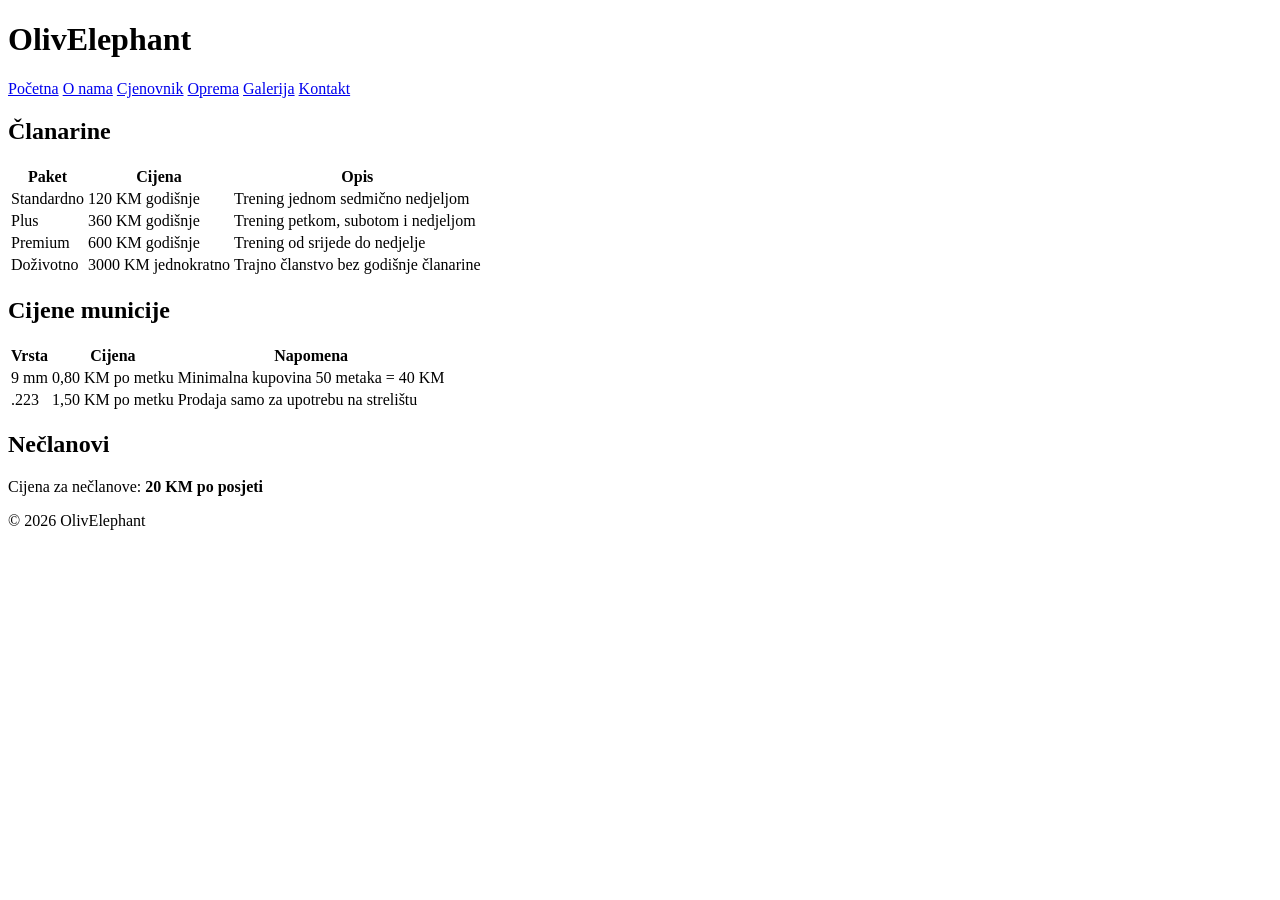
==== cjenovnik.html @ 4c6175b1 "Create cjenovnik.html" ====
<!DOCTYPE html>
<html lang="bs">
<head>
  <meta charset="UTF-8">
  <meta name="viewport" content="width=device-width, initial-scale=1.0">
  <title>OlivElephant | Cjenovnik</title>
  <link rel="stylesheet" href="style.css">
</head>
<body>

  <header>
    <h1>OlivElephant</h1>
    <nav>
      <a href="index.html">Početna</a>
      <a href="o-nama.html">O nama</a>
      <a href="cjenovnik.html">Cjenovnik</a>
      <a href="oprema.html">Oprema</a>
      <a href="galerija.html">Galerija</a>
      <a href="kontakt.html">Kontakt</a>
    </nav>
  </header>

  <main>
    <section>
      <h2>Članarine</h2>
      <table>
        <tr>
          <th>Paket</th>
          <th>Cijena</th>
          <th>Opis</th>
        </tr>
        <tr>
          <td>Standardno</td>
          <td>120 KM godišnje</td>
          <td>Trening jednom sedmično nedjeljom</td>
        </tr>
        <tr>
          <td>Plus</td>
          <td>360 KM godišnje</td>
          <td>Trening petkom, subotom i nedjeljom</td>
        </tr>
        <tr>
          <td>Premium</td>
          <td>600 KM godišnje</td>
          <td>Trening od srijede do nedjelje</td>
        </tr>
        <tr>
          <td>Doživotno</td>
          <td>3000 KM jednokratno</td>
          <td>Trajno članstvo bez godišnje članarine</td>
        </tr>
      </table>
    </section>

    <section>
      <h2>Cijene municije</h2>
      <table>
        <tr>
          <th>Vrsta</th>
          <th>Cijena</th>
          <th>Napomena</th>
        </tr>
        <tr>
          <td>9 mm</td>
          <td>0,80 KM po metku</td>
          <td>Minimalna kupovina 50 metaka = 40 KM</td>
        </tr>
        <tr>
          <td>.223</td>
          <td>1,50 KM po metku</td>
          <td>Prodaja samo za upotrebu na strelištu</td>
        </tr>
      </table>
    </section>

    <section>
      <h2>Nečlanovi</h2>
      <p>Cijena za nečlanove: <strong>20 KM po posjeti</strong></p>
    </section>
  </main>

  <footer>
    <p>&copy; 2026 OlivElephant</p>
  </footer>

</body>
</html>
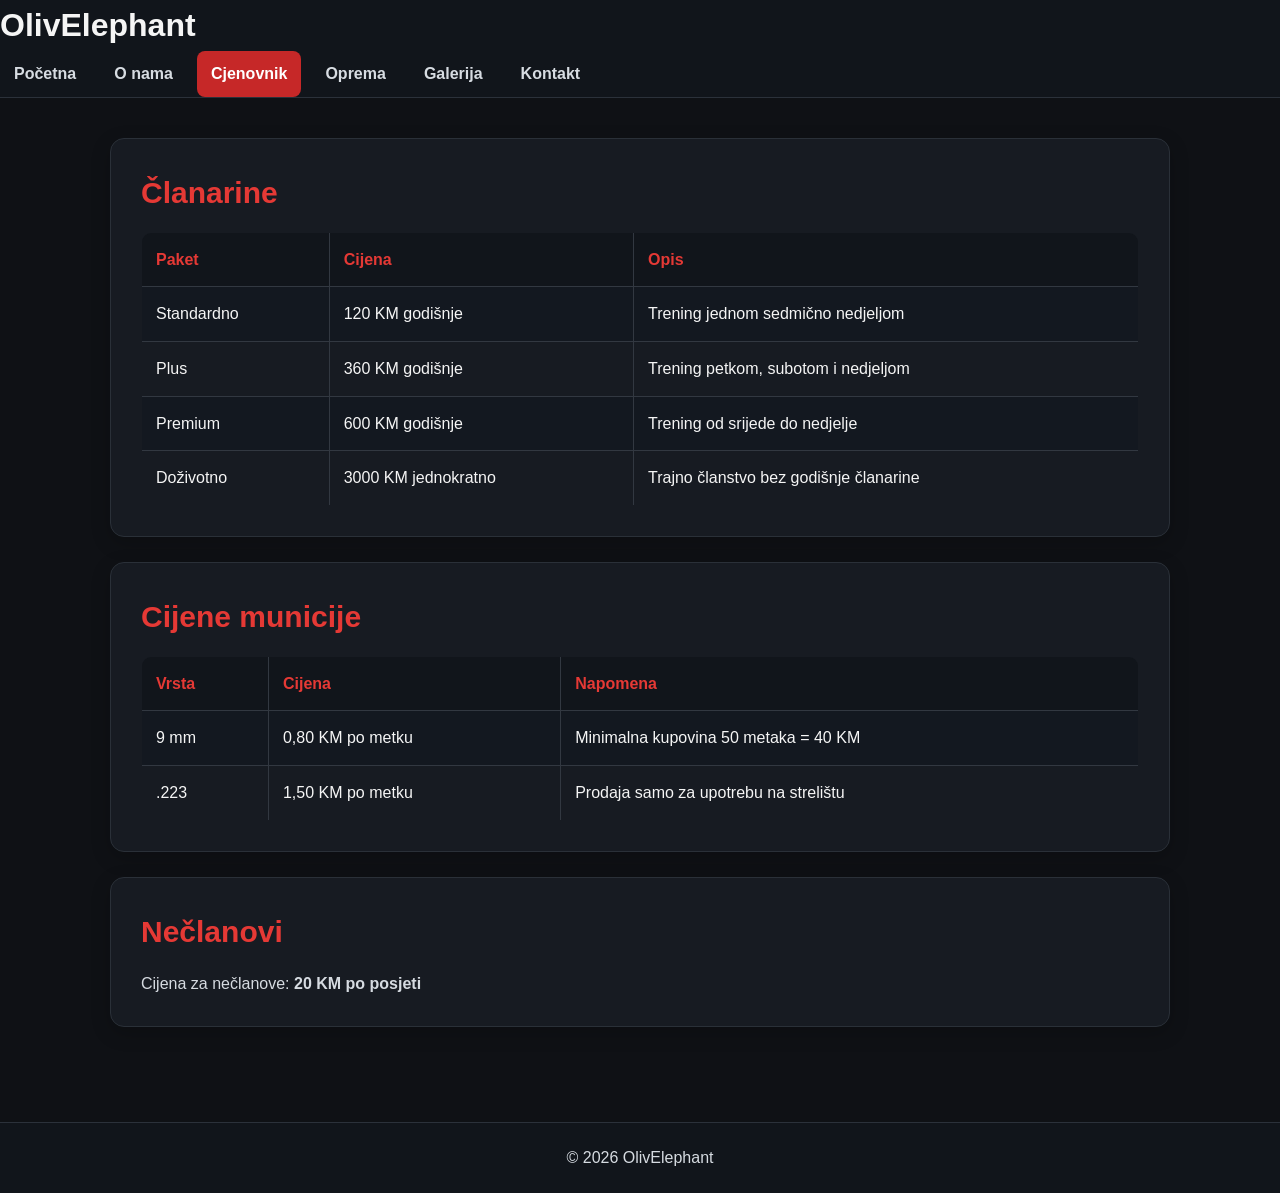
==== commit 0a790420: "Update cjenovnik.html" ====
--- a/cjenovnik.html
+++ b/cjenovnik.html
@@ -13,7 +13,7 @@
     <nav>
       <a href="index.html">Početna</a>
       <a href="o-nama.html">O nama</a>
-      <a href="cjenovnik.html">Cjenovnik</a>
+      <a href="cjenovnik.html"class="active">Cjenovnik</a>
       <a href="oprema.html">Oprema</a>
       <a href="galerija.html">Galerija</a>
       <a href="kontakt.html">Kontakt</a>
--- a/style.css
+++ b/style.css
@@ -0,0 +1,243 @@
+* {
+  margin: 0;
+  padding: 0;
+  box-sizing: border-box;
+}
+
+body {
+  font-family: Arial, sans-serif;
+  background: #0f1115;
+  color: #f5f5f5;
+  line-height: 1.6;
+}
+
+header {
+  background: #11151b;
+  border-bottom: 1px solid #2b313a;
+  position: sticky;
+  top: 0;
+  z-index: 1000;
+}
+
+.header-container {
+  max-width: 1100px;
+  margin: 0 auto;
+  padding: 18px 20px;
+  display: flex;
+  justify-content: space-between;
+  align-items: center;
+  gap: 20px;
+  flex-wrap: wrap;
+}
+
+.logo {
+  font-size: 28px;
+  font-weight: bold;
+  color: #ffffff;
+  letter-spacing: 1px;
+}
+
+nav {
+  display: flex;
+  flex-wrap: wrap;
+  gap: 10px;
+}
+
+nav a {
+  color: #d7dce2;
+  text-decoration: none;
+  padding: 10px 14px;
+  border-radius: 8px;
+  font-weight: bold;
+  transition: 0.3s;
+}
+
+nav a:hover,
+nav a.active {
+  background: #c62828;
+  color: white;
+}
+
+main {
+  max-width: 1100px;
+  margin: 0 auto;
+  padding: 40px 20px;
+}
+
+.hero {
+  background: linear-gradient(rgba(12, 14, 18, 0.75), rgba(12, 14, 18, 0.85)),
+              url('https://images.unsplash.com/photo-1511884642898-4c92249e20b6?auto=format&fit=crop&w=1400&q=80') center/cover;
+  min-height: 420px;
+  border-radius: 16px;
+  display: flex;
+  align-items: center;
+  padding: 50px;
+  margin-bottom: 35px;
+  box-shadow: 0 10px 30px rgba(0,0,0,0.35);
+}
+
+.hero-content {
+  max-width: 650px;
+}
+
+.hero h2 {
+  font-size: 42px;
+  margin-bottom: 18px;
+  color: white;
+  line-height: 1.2;
+}
+
+.hero p {
+  font-size: 18px;
+  color: #d8dde3;
+  margin-bottom: 25px;
+}
+
+.dugme {
+  display: inline-block;
+  padding: 13px 22px;
+  background: #c62828;
+  color: white;
+  text-decoration: none;
+  border-radius: 8px;
+  font-weight: bold;
+  transition: 0.3s;
+}
+
+.dugme:hover {
+  background: #a91f1f;
+}
+
+section {
+  background: #171b22;
+  padding: 30px;
+  margin-bottom: 25px;
+  border: 1px solid #2a3038;
+  border-radius: 14px;
+  box-shadow: 0 6px 20px rgba(0,0,0,0.2);
+}
+
+h2 {
+  color: #e53935;
+  margin-bottom: 15px;
+  font-size: 30px;
+}
+
+h3 {
+  color: #ffffff;
+  margin-bottom: 12px;
+  font-size: 22px;
+}
+
+p, li {
+  color: #d6dbe1;
+  font-size: 16px;
+}
+
+ul {
+  padding-left: 20px;
+  margin-top: 10px;
+}
+
+.info-grid {
+  display: grid;
+  grid-template-columns: repeat(auto-fit, minmax(220px, 1fr));
+  gap: 20px;
+}
+
+.info-box {
+  background: #11151b;
+  border: 1px solid #2b313a;
+  border-radius: 12px;
+  padding: 20px;
+}
+
+.info-box h3 {
+  color: #e53935;
+  margin-bottom: 10px;
+  font-size: 20px;
+}
+
+table {
+  width: 100%;
+  border-collapse: collapse;
+  margin-top: 15px;
+  overflow: hidden;
+  border-radius: 10px;
+}
+
+table, th, td {
+  border: 1px solid #323841;
+}
+
+th, td {
+  padding: 14px;
+  text-align: left;
+}
+
+th {
+  background: #11151b;
+  color: #e53935;
+}
+
+tr:nth-child(even) {
+  background: #131820;
+}
+
+.galerija {
+  display: grid;
+  grid-template-columns: repeat(auto-fit, minmax(220px, 1fr));
+  gap: 20px;
+  margin-top: 20px;
+}
+
+.slika {
+  background: #11151b;
+  border: 1px solid #323841;
+  border-radius: 12px;
+  height: 200px;
+  display: flex;
+  align-items: center;
+  justify-content: center;
+  color: #9ba3ad;
+  font-weight: bold;
+}
+
+footer {
+  background: #11151b;
+  border-top: 1px solid #2b313a;
+  text-align: center;
+  padding: 22px;
+  color: #aeb6bf;
+  margin-top: 30px;
+}
+
+.napomena {
+  font-size: 14px;
+  color: #b8bec6;
+  margin-top: 10px;
+}
+
+@media (max-width: 768px) {
+  .hero {
+    padding: 30px 20px;
+    min-height: 320px;
+  }
+
+  .hero h2 {
+    font-size: 30px;
+  }
+
+  .hero p {
+    font-size: 16px;
+  }
+
+  .header-container {
+    flex-direction: column;
+    align-items: flex-start;
+  }
+
+  nav {
+    width: 100%;
+  }
+}
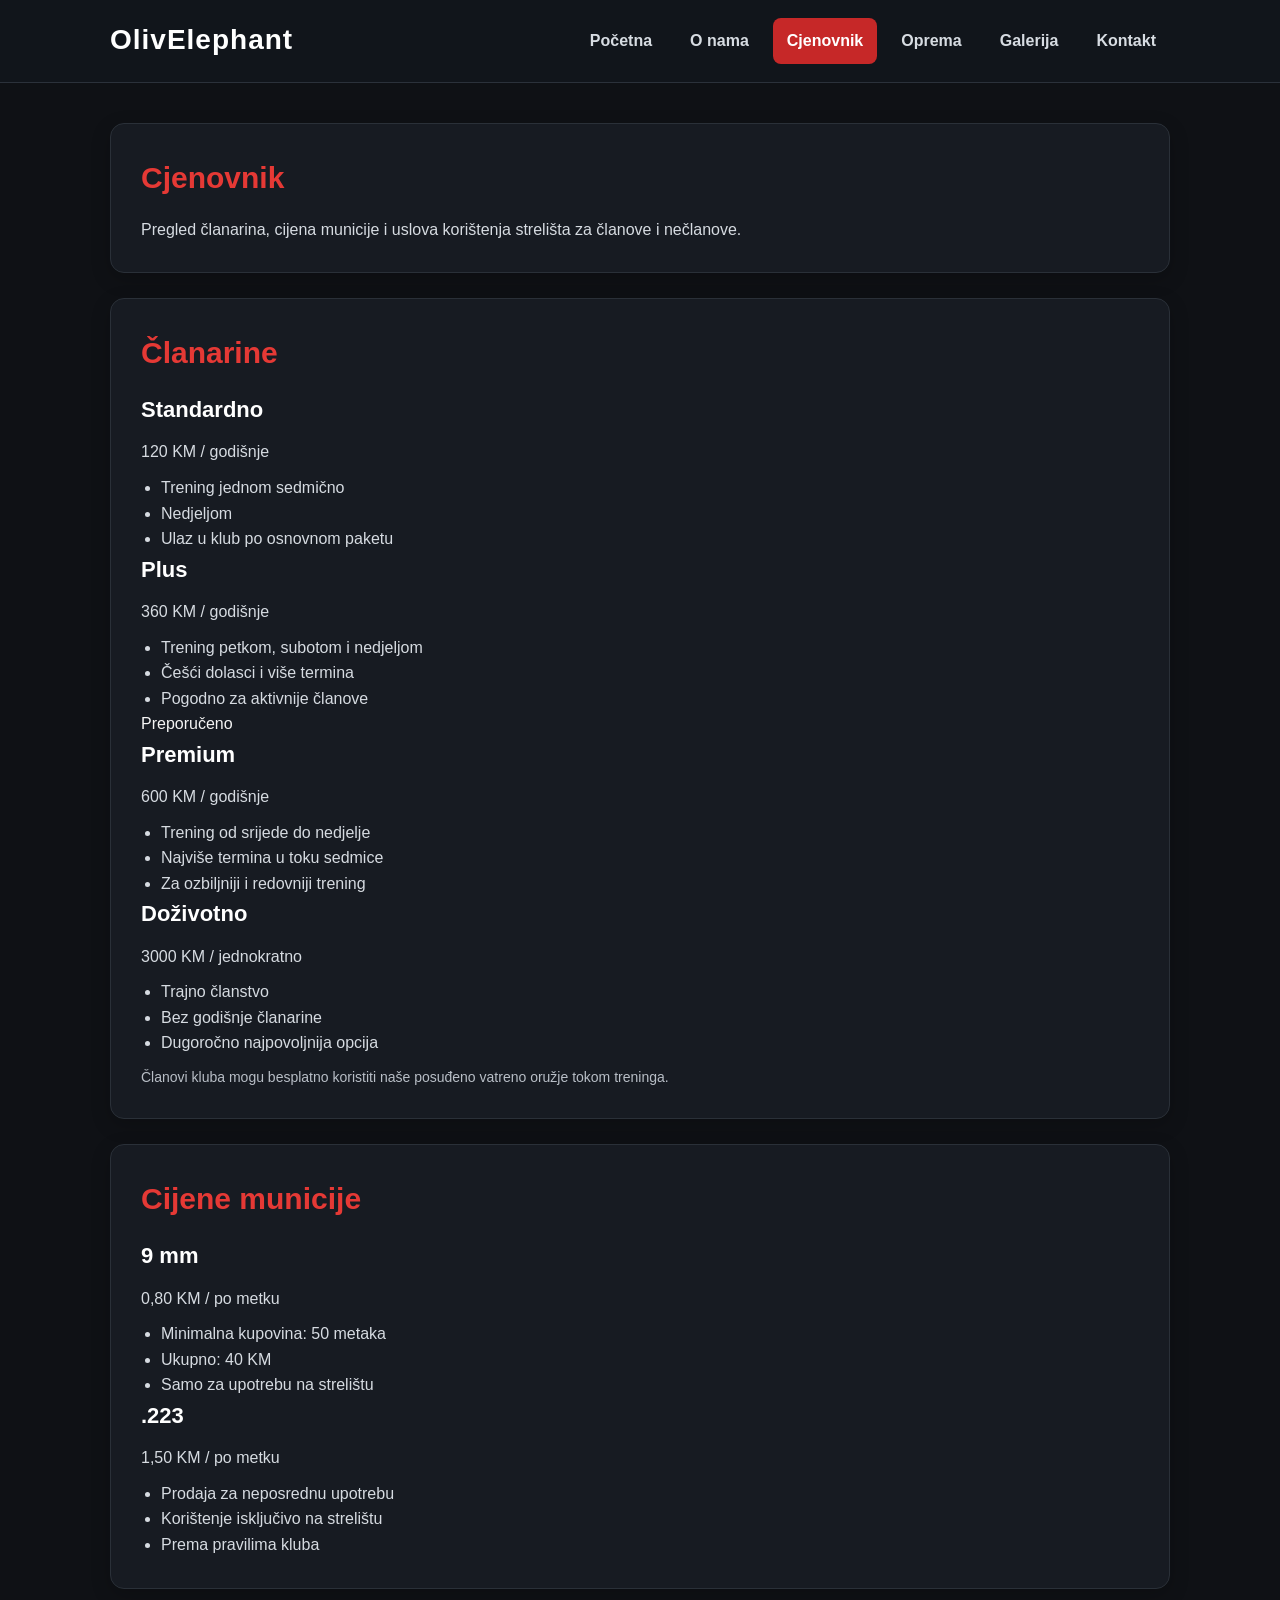
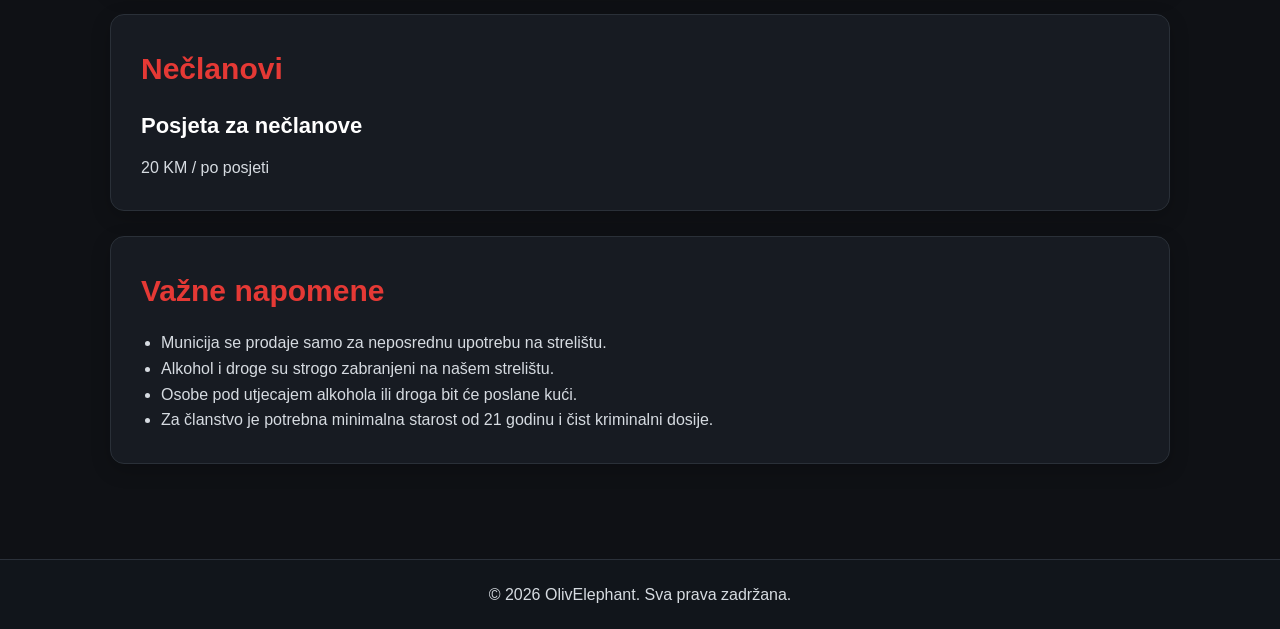
==== commit f365f70f: "Update cjenovnik.html" ====
--- a/cjenovnik.html
+++ b/cjenovnik.html
@@ -9,78 +9,123 @@
 <body>
 
   <header>
-    <h1>OlivElephant</h1>
-    <nav>
-      <a href="index.html">Početna</a>
-      <a href="o-nama.html">O nama</a>
-      <a href="cjenovnik.html"class="active">Cjenovnik</a>
-      <a href="oprema.html">Oprema</a>
-      <a href="galerija.html">Galerija</a>
-      <a href="kontakt.html">Kontakt</a>
-    </nav>
+    <div class="header-container">
+      <div class="logo">OlivElephant</div>
+      <nav>
+        <a href="index.html">Početna</a>
+        <a href="o-nama.html">O nama</a>
+        <a href="cjenovnik.html" class="active">Cjenovnik</a>
+        <a href="oprema.html">Oprema</a>
+        <a href="galerija.html">Galerija</a>
+        <a href="kontakt.html">Kontakt</a>
+      </nav>
+    </div>
   </header>
 
   <main>
+    <section class="page-hero">
+      <h2>Cjenovnik</h2>
+      <p>
+        Pregled članarina, cijena municije i uslova korištenja strelišta za članove i nečlanove.
+      </p>
+    </section>
+
     <section>
       <h2>Članarine</h2>
-      <table>
-        <tr>
-          <th>Paket</th>
-          <th>Cijena</th>
-          <th>Opis</th>
-        </tr>
-        <tr>
-          <td>Standardno</td>
-          <td>120 KM godišnje</td>
-          <td>Trening jednom sedmično nedjeljom</td>
-        </tr>
-        <tr>
-          <td>Plus</td>
-          <td>360 KM godišnje</td>
-          <td>Trening petkom, subotom i nedjeljom</td>
-        </tr>
-        <tr>
-          <td>Premium</td>
-          <td>600 KM godišnje</td>
-          <td>Trening od srijede do nedjelje</td>
-        </tr>
-        <tr>
-          <td>Doživotno</td>
-          <td>3000 KM jednokratno</td>
-          <td>Trajno članstvo bez godišnje članarine</td>
-        </tr>
-      </table>
+      <div class="pricing-grid">
+        <div class="pricing-card">
+          <h3>Standardno</h3>
+          <p class="price">120 KM <span>/ godišnje</span></p>
+          <ul>
+            <li>Trening jednom sedmično</li>
+            <li>Nedjeljom</li>
+            <li>Ulaz u klub po osnovnom paketu</li>
+          </ul>
+        </div>
+
+        <div class="pricing-card">
+          <h3>Plus</h3>
+          <p class="price">360 KM <span>/ godišnje</span></p>
+          <ul>
+            <li>Trening petkom, subotom i nedjeljom</li>
+            <li>Češći dolasci i više termina</li>
+            <li>Pogodno za aktivnije članove</li>
+          </ul>
+        </div>
+
+        <div class="pricing-card featured-card">
+          <div class="badge">Preporučeno</div>
+          <h3>Premium</h3>
+          <p class="price">600 KM <span>/ godišnje</span></p>
+          <ul>
+            <li>Trening od srijede do nedjelje</li>
+            <li>Najviše termina u toku sedmice</li>
+            <li>Za ozbiljniji i redovniji trening</li>
+          </ul>
+        </div>
+
+        <div class="pricing-card">
+          <h3>Doživotno</h3>
+          <p class="price">3000 KM <span>/ jednokratno</span></p>
+          <ul>
+            <li>Trajno članstvo</li>
+            <li>Bez godišnje članarine</li>
+            <li>Dugoročno najpovoljnija opcija</li>
+          </ul>
+        </div>
+      </div>
+
+      <p class="napomena">
+        Članovi kluba mogu besplatno koristiti naše posuđeno vatreno oružje tokom treninga.
+      </p>
     </section>
 
     <section>
       <h2>Cijene municije</h2>
-      <table>
-        <tr>
-          <th>Vrsta</th>
-          <th>Cijena</th>
-          <th>Napomena</th>
-        </tr>
-        <tr>
-          <td>9 mm</td>
-          <td>0,80 KM po metku</td>
-          <td>Minimalna kupovina 50 metaka = 40 KM</td>
-        </tr>
-        <tr>
-          <td>.223</td>
-          <td>1,50 KM po metku</td>
-          <td>Prodaja samo za upotrebu na strelištu</td>
-        </tr>
-      </table>
+      <div class="pricing-grid ammo-grid">
+        <div class="pricing-card">
+          <h3>9 mm</h3>
+          <p class="price">0,80 KM <span>/ po metku</span></p>
+          <ul>
+            <li>Minimalna kupovina: 50 metaka</li>
+            <li>Ukupno: 40 KM</li>
+            <li>Samo za upotrebu na strelištu</li>
+          </ul>
+        </div>
+
+        <div class="pricing-card">
+          <h3>.223</h3>
+          <p class="price">1,50 KM <span>/ po metku</span></p>
+          <ul>
+            <li>Prodaja za neposrednu upotrebu</li>
+            <li>Korištenje isključivo na strelištu</li>
+            <li>Prema pravilima kluba</li>
+          </ul>
+        </div>
+      </div>
     </section>
 
     <section>
       <h2>Nečlanovi</h2>
-      <p>Cijena za nečlanove: <strong>20 KM po posjeti</strong></p>
+      <div class="single-price-box">
+        <h3>Posjeta za nečlanove</h3>
+        <p class="price">20 KM <span>/ po posjeti</span></p>
+      </div>
+    </section>
+
+    <section>
+      <h2>Važne napomene</h2>
+      <ul>
+        <li>Municija se prodaje samo za neposrednu upotrebu na strelištu.</li>
+        <li>Alkohol i droge su strogo zabranjeni na našem strelištu.</li>
+        <li>Osobe pod utjecajem alkohola ili droga bit će poslane kući.</li>
+        <li>Za članstvo je potrebna minimalna starost od 21 godinu i čist kriminalni dosije.</li>
+      </ul>
     </section>
   </main>
 
   <footer>
-    <p>&copy; 2026 OlivElephant</p>
+    <p>&copy; 2026 OlivElephant. Sva prava zadržana.</p>
   </footer>
 
 </body>
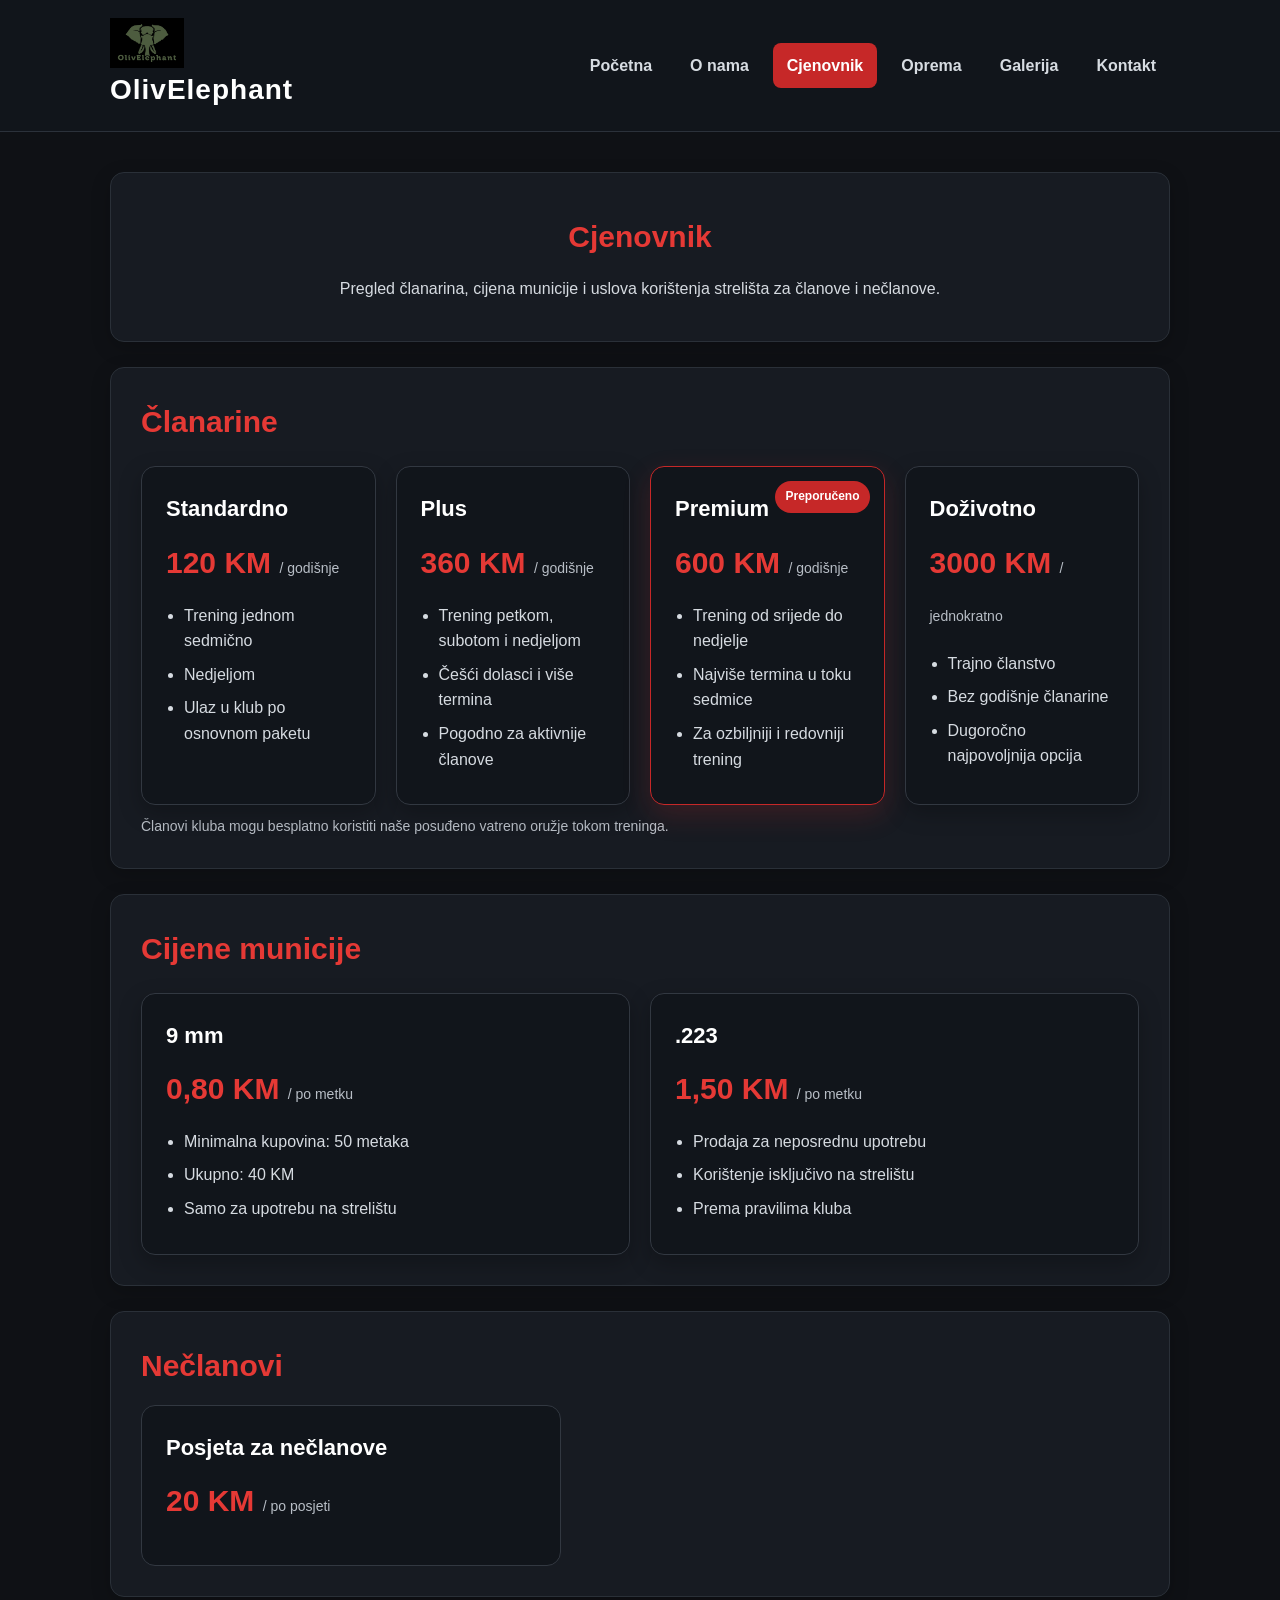
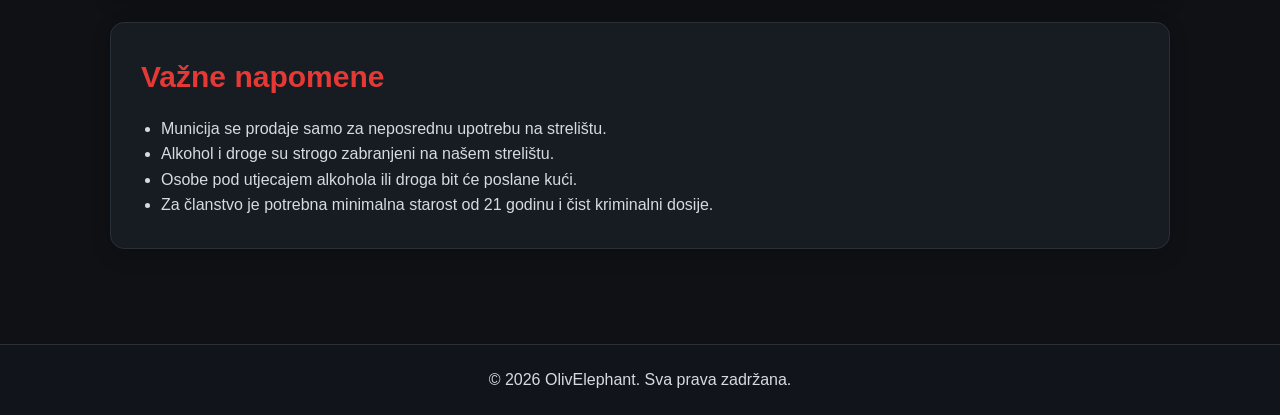
==== commit 426bfc2b: "Update cjenovnik.html" ====
--- a/cjenovnik.html
+++ b/cjenovnik.html
@@ -5,12 +5,16 @@
   <meta name="viewport" content="width=device-width, initial-scale=1.0">
   <title>OlivElephant | Cjenovnik</title>
   <link rel="stylesheet" href="style.css">
+  <link rel="icon" type="image/png" href="images/favicon.png">
 </head>
 <body>
 
   <header>
-    <div class="header-container">
-      <div class="logo">OlivElephant</div>
+  <div class="header-container">
+  <div class="logo">
+  <img src="images/logo.png" alt="OlivElephant logo">
+  <span>OlivElephant</span>
+  </div>
       <nav>
         <a href="index.html">Početna</a>
         <a href="o-nama.html">O nama</a>
--- a/style.css
+++ b/style.css
@@ -241,3 +241,348 @@
     width: 100%;
   }
 }
+
+.page-hero {
+  text-align: center;
+  padding: 40px 30px;
+}
+
+.page-hero p {
+  max-width: 700px;
+  margin: 10px auto 0;
+}
+
+.pricing-grid {
+  display: grid;
+  grid-template-columns: repeat(auto-fit, minmax(230px, 1fr));
+  gap: 20px;
+  margin-top: 20px;
+}
+
+.pricing-card {
+  background: #11151b;
+  border: 1px solid #323841;
+  border-radius: 14px;
+  padding: 24px;
+  position: relative;
+  box-shadow: 0 8px 22px rgba(0, 0, 0, 0.25);
+  transition: transform 0.2s ease, border-color 0.2s ease;
+}
+
+.pricing-card:hover {
+  transform: translateY(-4px);
+  border-color: #c62828;
+}
+
+.pricing-card h3 {
+  margin-bottom: 12px;
+  color: #ffffff;
+}
+
+.price {
+  font-size: 30px;
+  font-weight: bold;
+  color: #e53935;
+  margin-bottom: 16px;
+}
+
+.price span {
+  font-size: 14px;
+  color: #b8bec6;
+  font-weight: normal;
+}
+
+.pricing-card ul {
+  padding-left: 18px;
+}
+
+.pricing-card li {
+  margin-bottom: 8px;
+}
+
+.featured-card {
+  border: 1px solid #c62828;
+  box-shadow: 0 10px 28px rgba(198, 40, 40, 0.2);
+}
+
+.badge {
+  position: absolute;
+  top: 14px;
+  right: 14px;
+  background: #c62828;
+  color: white;
+  font-size: 12px;
+  font-weight: bold;
+  padding: 6px 10px;
+  border-radius: 999px;
+}
+
+.single-price-box {
+  background: #11151b;
+  border: 1px solid #323841;
+  border-radius: 14px;
+  padding: 24px;
+  max-width: 420px;
+}
+
+.ammo-grid {
+  grid-template-columns: repeat(auto-fit, minmax(260px, 1fr));
+}
+
+.contact-grid {
+  display: grid;
+  grid-template-columns: repeat(auto-fit, minmax(240px, 1fr));
+  gap: 20px;
+  margin-top: 20px;
+}
+
+.contact-card {
+  background: #11151b;
+  border: 1px solid #323841;
+  border-radius: 14px;
+  padding: 24px;
+  box-shadow: 0 8px 22px rgba(0, 0, 0, 0.25);
+}
+
+.contact-card h3 {
+  margin-bottom: 12px;
+  color: #e53935;
+}
+
+.contact-card p {
+  margin-bottom: 8px;
+}
+
+.contact-card a {
+  color: #d7dce2;
+  text-decoration: none;
+}
+
+.contact-card a:hover {
+  color: #e53935;
+}
+
+.map-text {
+  margin-bottom: 15px;
+}
+
+.map-container {
+  border-radius: 14px;
+  overflow: hidden;
+  border: 1px solid #323841;
+  box-shadow: 0 8px 22px rgba(0, 0, 0, 0.25);
+}
+
+.real-gallery {
+  display: grid;
+  grid-template-columns: repeat(auto-fit, minmax(250px, 1fr));
+  gap: 20px;
+  margin-top: 20px;
+}
+
+.gallery-item {
+  background: #11151b;
+  border: 1px solid #323841;
+  border-radius: 14px;
+  overflow: hidden;
+  box-shadow: 0 8px 22px rgba(0, 0, 0, 0.25);
+  min-height: 220px;
+}
+
+.gallery-item img {
+  width: 100%;
+  height: 100%;
+  min-height: 220px;
+  object-fit: cover;
+  display: block;
+}
+
+.logo img {
+  height: 50px;
+  width: auto;
+  display: block;
+}
+
+
+/* HERO WOW */
+.hero {
+  position: relative;
+  min-height: 500px;
+  border-radius: 16px;
+  overflow: hidden;
+  margin-bottom: 40px;
+
+  background: url('https://images.unsplash.com/photo-1511884642898-4c92249e20b6?auto=format&fit=crop&w=1400&q=80') center/cover;
+  display: flex;
+  align-items: center;
+  justify-content: center;
+}
+
+.hero-overlay {
+  position: absolute;
+  inset: 0;
+  background: linear-gradient(
+    180deg,
+    rgba(10, 12, 16, 0.6),
+    rgba(10, 12, 16, 0.9)
+  );
+}
+
+.hero-content {
+  position: relative;
+  text-align: center;
+  max-width: 700px;
+  padding: 20px;
+}
+
+.hero h2 {
+  font-size: 48px;
+  margin-bottom: 15px;
+  animation: slideUp 0.8s ease forwards;
+}
+
+.hero p {
+  font-size: 18px;
+  margin-bottom: 25px;
+  color: #d8dde3;
+  animation: fadeIn 1.2s ease forwards;
+}
+
+.hero-buttons {
+  display: flex;
+  gap: 15px;
+  justify-content: center;
+  flex-wrap: wrap;
+}
+
+/* Dugme varijacije */
+.dugme.secondary {
+  background: transparent;
+  border: 2px solid #c62828;
+}
+
+.dugme.secondary:hover {
+  background: #c62828;
+}
+
+/* Animacije */
+.fade-in {
+  animation: fadeIn 1.2s ease forwards;
+}
+
+@keyframes fadeIn {
+  from {
+    opacity: 0;
+    transform: translateY(15px);
+  }
+  to {
+    opacity: 1;
+    transform: translateY(0);
+  }
+}
+
+@keyframes slideUp {
+  from {
+    opacity: 0;
+    transform: translateY(40px);
+  }
+  to {
+    opacity: 1;
+    transform: translateY(0);
+  }
+}
+
+section {
+  transition: transform 0.2s ease, box-shadow 0.2s ease;
+}
+
+section:hover {
+  transform: translateY(-3px);
+  box-shadow: 0 10px 30px rgba(0,0,0,0.4);
+}
+
+.info-box {
+  transition: 0.2s ease;
+}
+
+.info-box:hover {
+  transform: translateY(-5px);
+  border-color: #c62828;
+}
+
+
+
+@media (max-width: 768px) {
+
+  .hero {
+    min-height: 350px;
+    padding: 20px;
+  }
+
+  .hero h2 {
+    font-size: 28px;
+  }
+
+  .hero p {
+    font-size: 15px;
+  }
+
+  .hero-buttons {
+    flex-direction: column;
+    width: 100%;
+  }
+
+  .dugme {
+    width: 100%;
+    text-align: center;
+  }
+
+  nav {
+    justify-content: center;
+  }
+
+  .header-container {
+    flex-direction: column;
+    align-items: center;
+  }
+}
+
+
+.hero {
+  position: relative;
+  min-height: 520px;
+  border-radius: 16px;
+  overflow: hidden;
+  margin-bottom: 40px;
+  display: flex;
+  align-items: center;
+  justify-content: center;
+}
+
+.hero-video {
+  position: absolute;
+  width: 100%;
+  height: 100%;
+  object-fit: cover;
+  top: 0;
+  left: 0;
+}
+
+.hero-overlay {
+  position: absolute;
+  inset: 0;
+  background: linear-gradient(
+    rgba(0,0,0,0.6),
+    rgba(0,0,0,0.9)
+  );
+}
+
+@media (max-width: 768px) {
+  .hero-video {
+    display: none;
+  }
+
+  .hero {
+    background: url('https://images.unsplash.com/photo-1511884642898-4c92249e20b6?auto=format&fit=crop&w=1400&q=80') center/cover;
+  }
+}
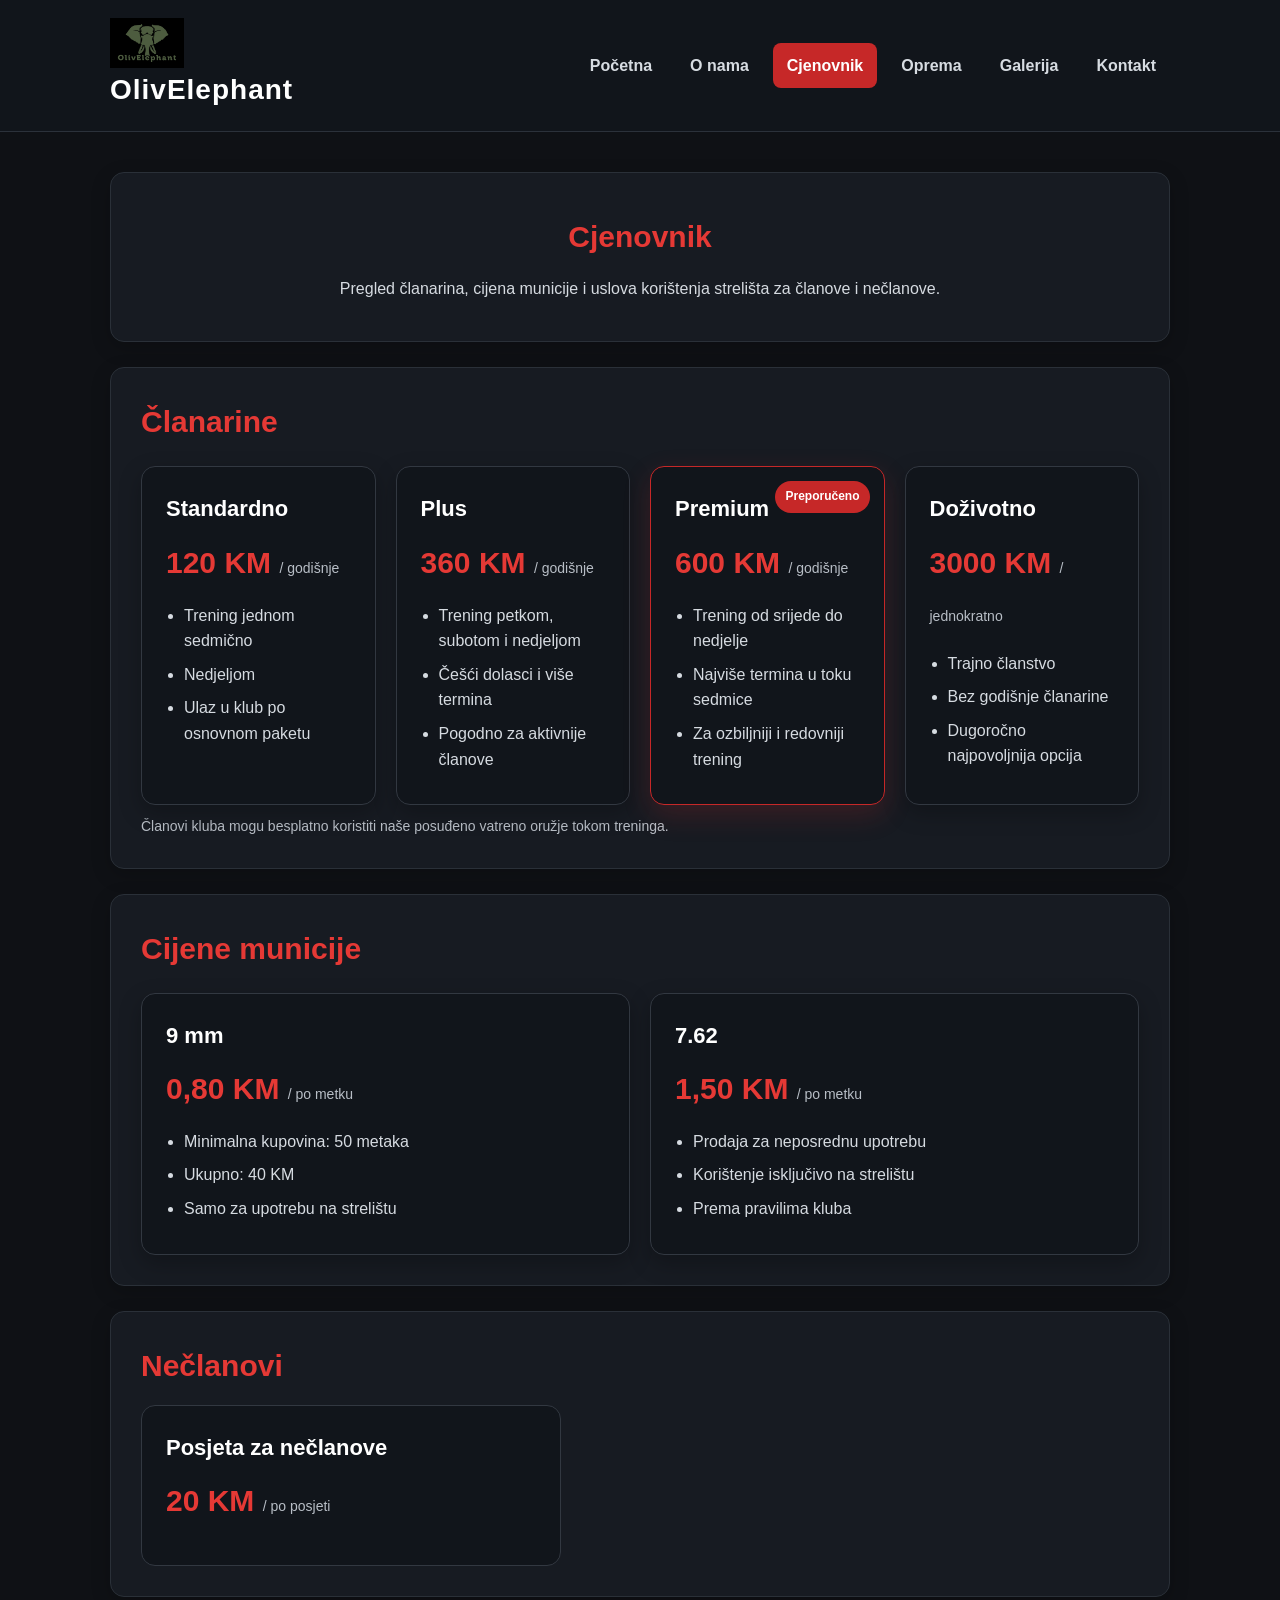
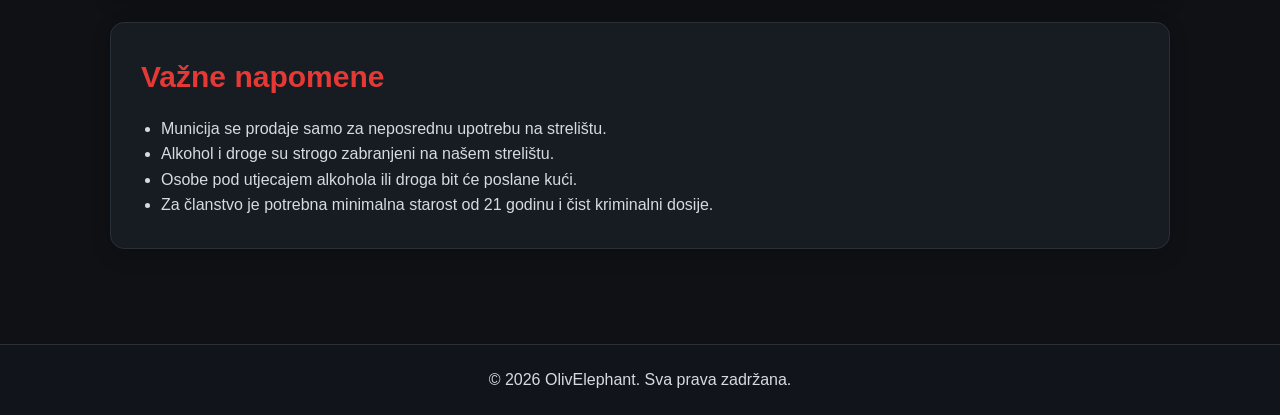
==== commit 68ebe41a: "Update cjenovnik.html" ====
--- a/cjenovnik.html
+++ b/cjenovnik.html
@@ -15,7 +15,14 @@
   <img src="images/logo.png" alt="OlivElephant logo">
   <span>OlivElephant</span>
   </div>
-      <nav>
+
+<button class="menu-toggle" id="menu-toggle" aria-label="Otvori meni">
+  <span></span>
+  <span></span>
+  <span></span>
+</button>
+    
+      <nav id="nav-menu">
         <a href="index.html">Početna</a>
         <a href="o-nama.html">O nama</a>
         <a href="cjenovnik.html" class="active">Cjenovnik</a>
@@ -98,7 +105,7 @@
         </div>
 
         <div class="pricing-card">
-          <h3>.223</h3>
+          <h3>7.62</h3>
           <p class="price">1,50 KM <span>/ po metku</span></p>
           <ul>
             <li>Prodaja za neposrednu upotrebu</li>
@@ -132,5 +139,25 @@
     <p>&copy; 2026 OlivElephant. Sva prava zadržana.</p>
   </footer>
 
+  <script>
+  const toggle = document.getElementById("menu-toggle");
+  const menu = document.getElementById("nav-menu");
+  const links = document.querySelectorAll("#nav-menu a");
+
+  if (toggle && menu) {
+    toggle.addEventListener("click", function () {
+      menu.classList.toggle("show");
+      toggle.classList.toggle("active");
+    });
+
+    links.forEach(function (link) {
+      link.addEventListener("click", function () {
+        menu.classList.remove("show");
+        toggle.classList.remove("active");
+      });
+    });
+  }
+</script>
+
 </body>
 </html>
--- a/style.css
+++ b/style.css
@@ -586,3 +586,359 @@
     background: url('https://images.unsplash.com/photo-1511884642898-4c92249e20b6?auto=format&fit=crop&w=1400&q=80') center/cover;
   }
 }
+
+
+@media (max-width: 768px) {
+
+  body {
+    font-size: 15px;
+  }
+
+  main {
+    padding: 20px 12px;
+  }
+
+  section {
+    padding: 18px;
+    margin-bottom: 18px;
+    border-radius: 10px;
+  }
+
+  h2 {
+    font-size: 22px;
+  }
+
+  h3 {
+    font-size: 18px;
+  }
+
+  p, li {
+    font-size: 14px;
+  }
+
+}
+
+@media (max-width: 768px) {
+
+  .hero {
+    min-height: 280px;
+    padding: 15px;
+    border-radius: 10px;
+  }
+
+  .hero h2 {
+    font-size: 22px;
+  }
+
+  .hero p {
+    font-size: 14px;
+  }
+
+  .hero-buttons {
+    flex-direction: column;
+    gap: 10px;
+  }
+
+  .dugme {
+    width: 100%;
+    padding: 10px;
+    font-size: 14px;
+  }
+
+}
+
+@media (max-width: 768px) {
+
+  .header-container {
+    flex-direction: column;
+    align-items: center;
+    gap: 10px;
+  }
+
+  nav {
+    justify-content: center;
+    flex-wrap: wrap;
+    gap: 6px;
+  }
+
+  nav a {
+    padding: 6px 10px;
+    font-size: 13px;
+  }
+
+}
+
+@media (max-width: 768px) {
+
+  .pricing-grid,
+  .contact-grid,
+  .info-grid {
+    grid-template-columns: 1fr;
+  }
+
+  .pricing-card,
+  .contact-card,
+  .info-box {
+    padding: 18px;
+  }
+
+  .price {
+    font-size: 22px;
+  }
+
+}
+
+@media (max-width: 768px) {
+
+  .real-gallery {
+    grid-template-columns: 1fr;
+  }
+
+  .gallery-item {
+    min-height: 180px;
+  }
+
+}
+
+@media (max-width: 768px) {
+
+  html {
+    zoom: 0.95;
+  }
+
+}
+
+.menu-toggle {
+  display: none;
+  background: none;
+  border: none;
+  color: white;
+  font-size: 28px;
+  cursor: pointer;
+}
+
+/* desktop */
+@media (min-width: 769px) {
+  nav {
+    display: flex;
+    flex-wrap: wrap;
+    gap: 10px;
+  }
+}
+
+/* mobile */
+@media (max-width: 768px) {
+  .header-container {
+    position: relative;
+    flex-direction: row;
+    justify-content: space-between;
+    align-items: center;
+  }
+
+  .menu-toggle {
+    display: block;
+  }
+
+  nav {
+    display: none;
+    position: absolute;
+    top: 100%;
+    left: 0;
+    width: 100%;
+    background: #11151b;
+    border-top: 1px solid #2b313a;
+    flex-direction: column;
+    align-items: stretch;
+    padding: 10px 0;
+    z-index: 999;
+  }
+
+  nav.show {
+    display: flex;
+  }
+
+  nav a {
+    display: block;
+    width: 100%;
+    text-align: center;
+    padding: 12px 16px;
+    border-top: 1px solid #2b313a;
+  }
+}
+
+
+
+
+.menu-toggle {
+  display: none;
+  width: 42px;
+  height: 42px;
+  background: transparent;
+  border: none;
+  cursor: pointer;
+  position: relative;
+  z-index: 1100;
+}
+
+.menu-toggle span {
+  display: block;
+  width: 28px;
+  height: 3px;
+  background: white;
+  margin: 6px auto;
+  border-radius: 2px;
+  transition: 0.3s ease;
+}
+
+/* animacija dugmeta */
+.menu-toggle.active span:nth-child(1) {
+  transform: translateY(9px) rotate(45deg);
+}
+
+.menu-toggle.active span:nth-child(2) {
+  opacity: 0;
+}
+
+.menu-toggle.active span:nth-child(3) {
+  transform: translateY(-9px) rotate(-45deg);
+}
+
+@media (max-width: 768px) {
+  .header-container {
+    position: relative;
+    flex-direction: row;
+    justify-content: space-between;
+    align-items: center;
+    gap: 10px;
+  }
+
+  .logo span {
+    font-size: 18px;
+  }
+
+  .logo img {
+    height: 38px;
+  }
+
+  .menu-toggle {
+    display: block;
+  }
+
+  #nav-menu {
+    position: absolute;
+    top: calc(100% + 10px);
+    left: 0;
+    width: 100%;
+    display: flex;
+    flex-direction: column;
+    align-items: stretch;
+    gap: 0;
+    background: rgba(17, 21, 27, 0.96);
+    backdrop-filter: blur(10px);
+    border: 1px solid #2b313a;
+    border-radius: 12px;
+    overflow: hidden;
+
+    opacity: 0;
+    visibility: hidden;
+    transform: translateY(-10px);
+    pointer-events: none;
+    transition: opacity 0.25s ease, transform 0.25s ease, visibility 0.25s ease;
+    z-index: 1050;
+  }
+
+  #nav-menu.show {
+    opacity: 1;
+    visibility: visible;
+    transform: translateY(0);
+    pointer-events: auto;
+  }
+
+  #nav-menu a {
+    display: block;
+    width: 100%;
+    text-align: center;
+    padding: 14px 16px;
+    border-top: 1px solid #2b313a;
+    border-radius: 0;
+    font-size: 14px;
+  }
+
+  #nav-menu a:first-child {
+    border-top: none;
+  }
+}
+
+
+.oprema-grid {
+  display: grid;
+  grid-template-columns: repeat(auto-fit, minmax(220px, 1fr));
+  gap: 20px;
+  margin-top: 20px;
+}
+
+.oprema-card {
+  background: #11151b;
+  border: 1px solid #2b313a;
+  border-radius: 12px;
+  overflow: hidden;
+  text-align: center;
+  transition: 0.3s;
+}
+
+.oprema-card:hover {
+  transform: translateY(-5px);
+  box-shadow: 0 0 15px rgba(198, 40, 40, 0.3);
+}
+
+.oprema-card img {
+  width: 100%;
+  height: 160px;
+  object-fit: cover;
+}
+
+.oprema-card h3 {
+  margin: 10px 0 5px;
+  color: #e53935;
+}
+
+.oprema-card p {
+  font-size: 14px;
+  padding: 0 10px 15px;
+}
+
+
+.pravila {
+  margin-top: 20px;
+}
+
+.pravila-grid {
+  display: grid;
+  grid-template-columns: repeat(auto-fit, minmax(220px, 1fr));
+  gap: 15px;
+  margin-top: 15px;
+}
+
+.pravilo {
+  background: #11151b;
+  border: 1px solid #2b313a;
+  border-radius: 10px;
+  padding: 15px;
+  transition: 0.3s;
+}
+
+.pravilo:hover {
+  border-color: #e53935;
+  box-shadow: 0 0 12px rgba(198, 40, 40, 0.3);
+}
+
+.pravilo h3 {
+  font-size: 15px;
+  margin-bottom: 6px;
+  color: #e53935;
+}
+
+.pravilo p {
+  font-size: 13px;
+  color: #c7ccd2;
+}
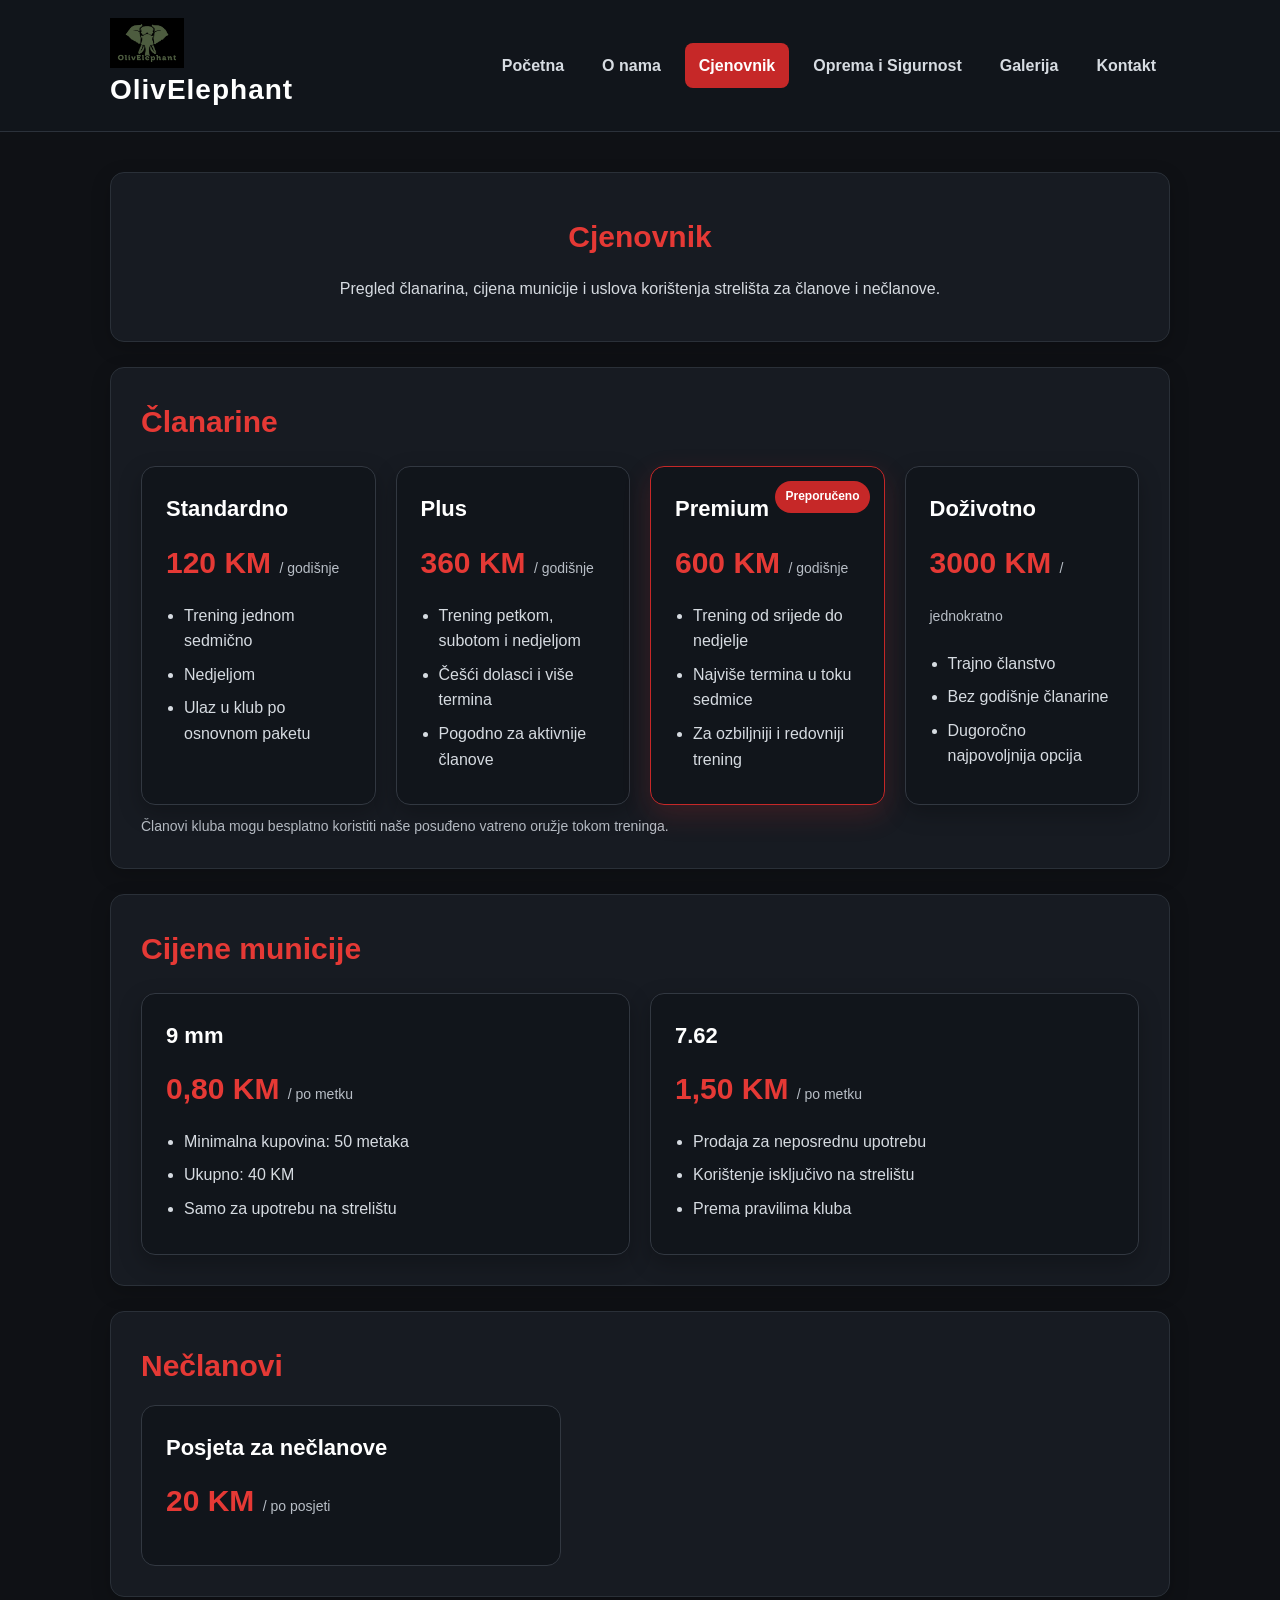
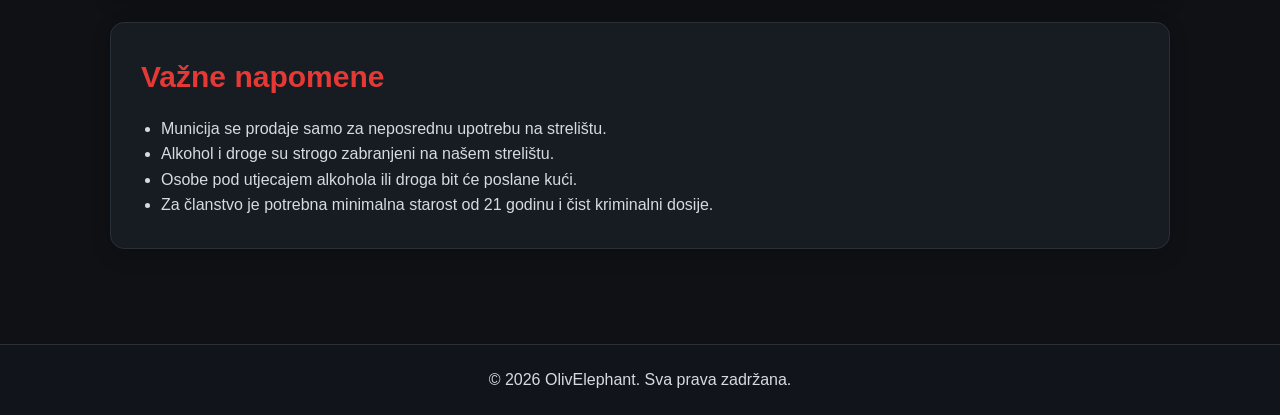
==== commit c31588ca: "Update cjenovnik.html" ====
--- a/cjenovnik.html
+++ b/cjenovnik.html
@@ -26,7 +26,7 @@
         <a href="index.html">Početna</a>
         <a href="o-nama.html">O nama</a>
         <a href="cjenovnik.html" class="active">Cjenovnik</a>
-        <a href="oprema.html">Oprema</a>
+        <a href="oprema.html">Oprema i Sigurnost</a>
         <a href="galerija.html">Galerija</a>
         <a href="kontakt.html">Kontakt</a>
       </nav>
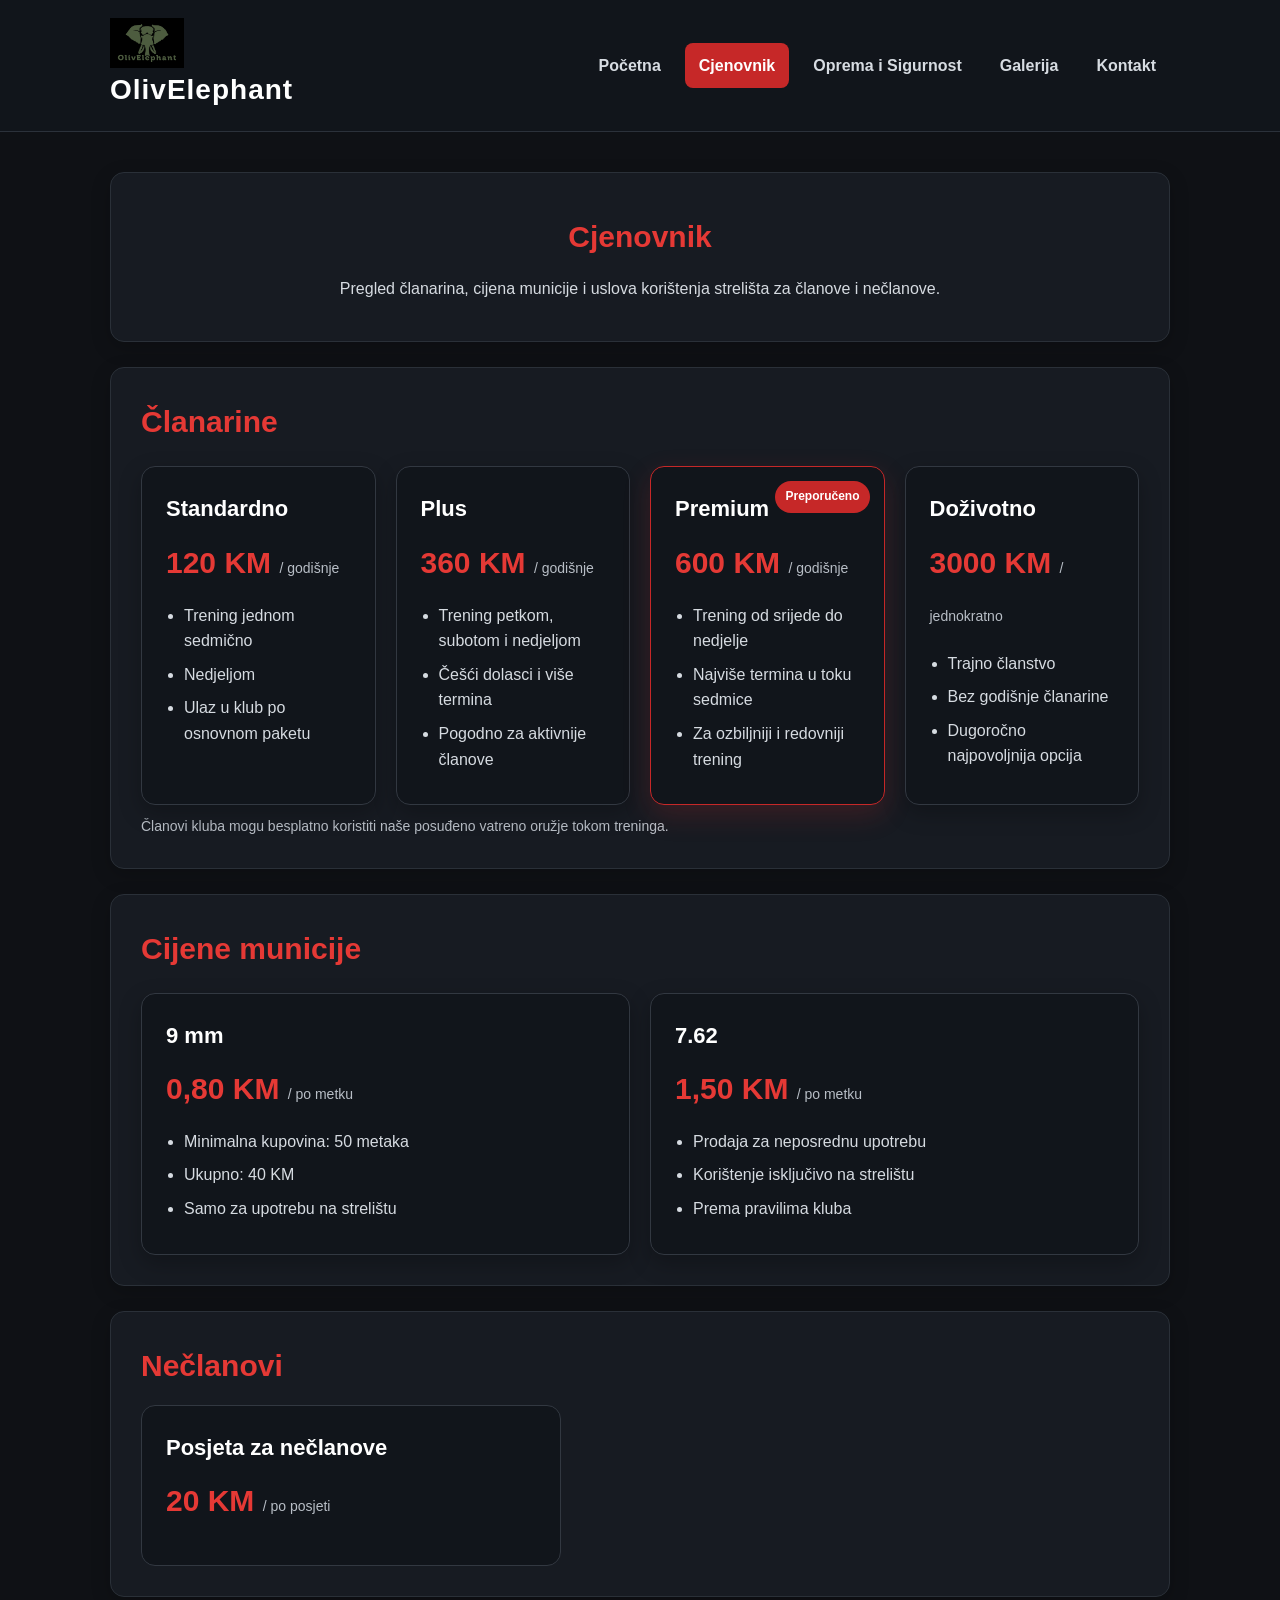
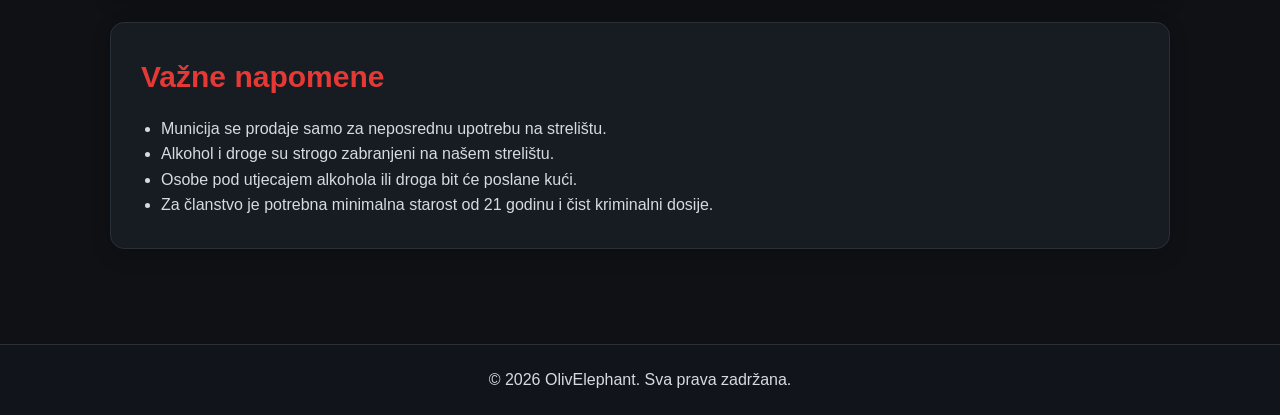
==== commit 29a1fd7e: "Update cjenovnik.html" ====
--- a/cjenovnik.html
+++ b/cjenovnik.html
@@ -24,7 +24,6 @@
     
       <nav id="nav-menu">
         <a href="index.html">Početna</a>
-        <a href="o-nama.html">O nama</a>
         <a href="cjenovnik.html" class="active">Cjenovnik</a>
         <a href="oprema.html">Oprema i Sigurnost</a>
         <a href="galerija.html">Galerija</a>
--- a/style.css
+++ b/style.css
@@ -942,3 +942,83 @@
   font-size: 13px;
   color: #c7ccd2;
 }
+
+
+
+
+.oprema-card {
+  background: #11151b;
+  border: 1px solid #2b313a;
+  border-radius: 12px;
+  overflow: hidden;
+  text-align: center;
+  transition: 0.3s;
+}
+
+.oprema-card img {
+  width: 100%;
+  height: 240px;
+  object-fit: cover;
+}
+
+.oprema-card h3 {
+  margin: 12px 0 6px;
+  color: #e53935;
+  font-size: 16px;
+}
+
+.oprema-card p {
+  font-size: 14px;
+  padding: 0 12px 18px;
+}
+
+
+@media (max-width: 768px) {
+  .oprema-card img {
+    height: 180px;
+  }
+}
+
+
+
+
+
+.hero {
+  position: relative;
+  min-height: 520px;
+  border-radius: 16px;
+  overflow: hidden;
+  margin-bottom: 40px;
+  display: flex;
+  align-items: center;
+  justify-content: center;
+}
+
+.hero-video {
+  position: absolute;
+  width: 100%;
+  height: 100%;
+  object-fit: cover;
+  top: 0;
+  left: 0;
+}
+
+.hero-overlay {
+  position: absolute;
+  inset: 0;
+  background: linear-gradient(
+    rgba(0,0,0,0.6),
+    rgba(0,0,0,0.9)
+  );
+}
+
+
+@media (max-width: 768px) {
+  .hero-video {
+    display: none;
+  }
+
+  .hero {
+    background: url('images/hero.jpg') center/cover;
+  }
+}
